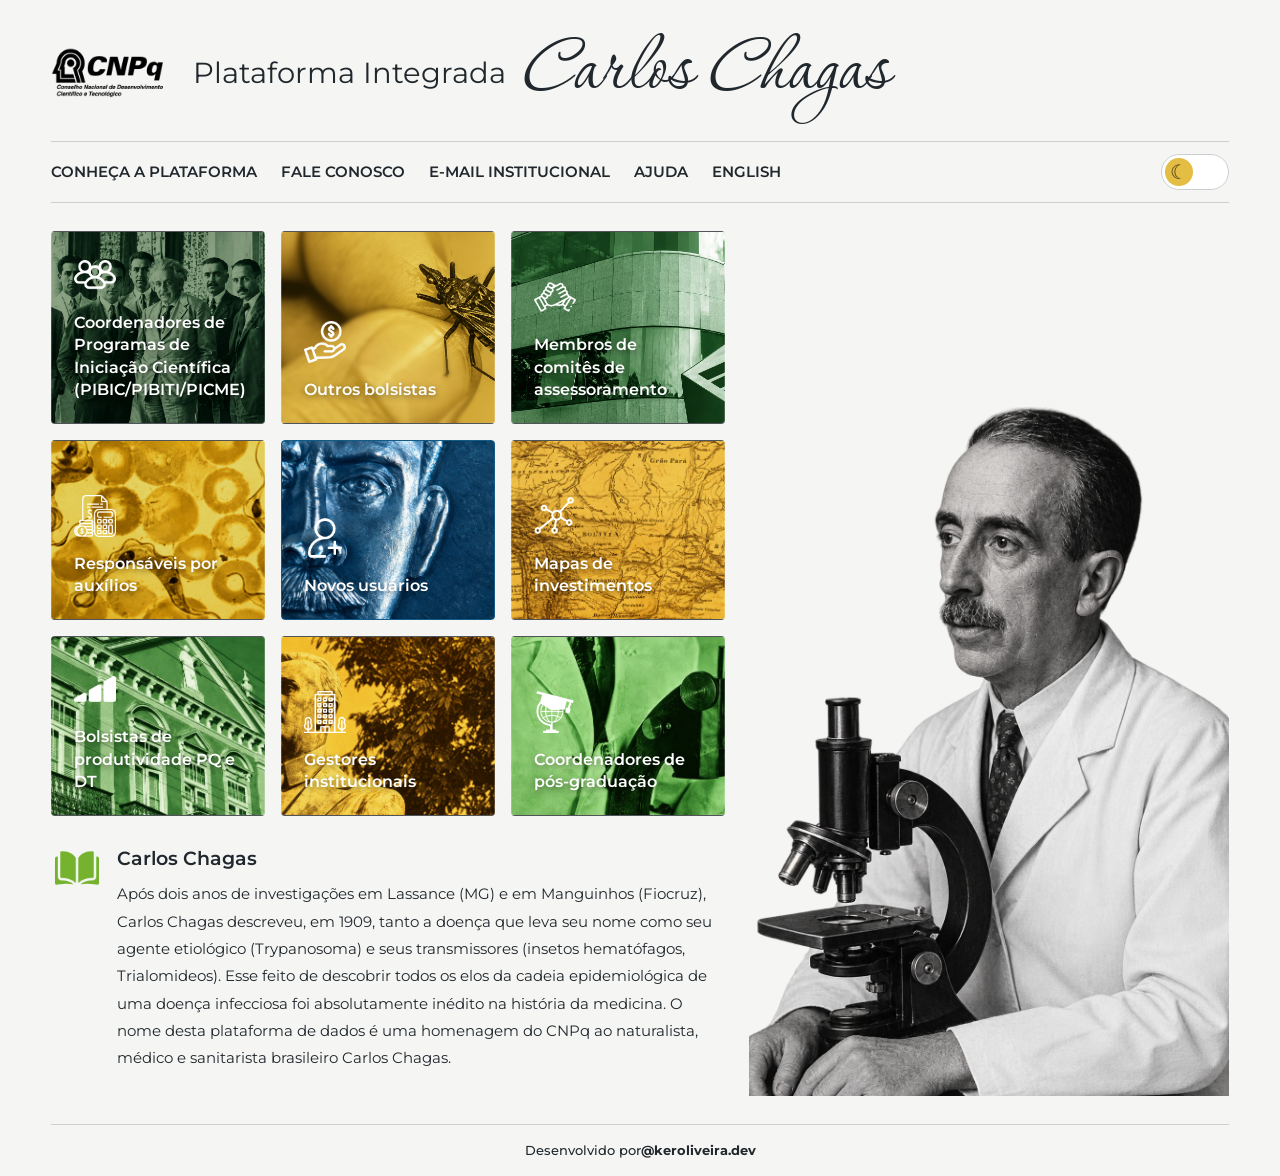
==== index.html @ 99b7e67c "Arquivos do projeto" ====
<!DOCTYPE html>
<html lang="pt-BR">

<head>
  <meta charset="UTF-8">
  <meta name="viewport" content="width=device-width, initial-scale=1.0">
  <title>Plataforma Integrada Carlos Chagas</title>
  <link rel="stylesheet" href="style.css">
</head>

<body>

  <!-- CABEÇALHO -->
  <header class="cabecalho">
    <img
      class="logo-preto"
      src="imagens-do-site/logo-preto-cnpq.png"
      alt="Logo do CNPq"
    >

    <img
      class="logo-branco"
      src="imagens-do-site/logo-branco-cnpq.png"
      alt=""
      aria-hidden="true"
    >

    <div class="identidade">
      <h2 data-i18n="marcaPlataforma">Plataforma Integrada</h2>
      <h1 data-i18n="marcaCarlos">Carlos Chagas</h1>
    </div>
  </header>

  <!-- MENU DE NAVEGAÇÃO -->
  <nav class="navegacao" aria-label="Navegação principal" data-i18n-aria="navPrincipal">
    <div class="links-menu">
      <a href="conheca-a-plataforma.html" data-i18n="menuConheca">CONHEÇA A PLATAFORMA</a>
      <a href="https://www.gov.br/cnpq/pt-br" data-i18n="menuContato">FALE CONOSCO</a>
      <a href="https://email.cnpq.br/" data-i18n="menuEmail">E-MAIL INSTITUCIONAL</a>
      <a href="https://carloschagas.cnpq.br/ajuda/" data-i18n="menuAjuda">AJUDA</a>
      <button class="botao-idioma" id="alternar-idioma" type="button" aria-label="Switch to English">ENGLISH</button>
    </div>

    <button
      id="alternar-tema"
      class="botao-tema"
      type="button"
      aria-label="Ativar tema escuro"
      aria-pressed="false"
      title="Alternar tema"
    >
      <span class="icone-tema" aria-hidden="true">☾</span>
    </button>
  </nav>

  <!-- CONTEÚDO PRINCIPAL -->
  <main class="conteudo-principal">
    <div class="layout-principal">

      <!-- COLUNA DOS ACESSOS E TEXTO INSTITUCIONAL -->
      <div class="coluna-acessos">

        <!-- OS NOVE BOTÕES -->
        <section class="painel-acessos" aria-label="Acessos à plataforma" data-i18n-aria="acessosLabel">

          <a href="https://login.cnpq.br/auth/realms/cnpq/protocol/openid-connect/auth?client_id=efomento&amp;redirect_uri=http%3A%2F%2Fefomento.cnpq.br%2Fefomento%2Fautenticacao.jsp%3Fid%3D0&amp;state=3dbad2b9-ce5c-4acf-a8d6-aacfb13a862d&amp;response_mode=fragment&amp;response_type=code&amp;scope=openid&amp;nonce=91416a59-1ac5-4f6f-a63e-f28618a256dd" class="botao-acesso botao-perfil">
            <span class="icone-acesso" aria-hidden="true">
              <img src="imagens-do-site/icone-grupo.png" alt="">
            </span>
            <span class="texto-acesso" data-i18n="acesso1">Coordenadores de Programas de Iniciação Científica (PIBIC/PIBITI/PICME)</span>
          </a>

          <a href="https://login.cnpq.br/auth/realms/cnpq/protocol/openid-connect/auth?client_id=efomento&amp;redirect_uri=http%3A%2F%2Fefomento.cnpq.br%2Fefomento%2Fautenticacao.jsp%3Fid%3D0&amp;state=bfe6704d-3475-4098-946b-b05ecd8a2200&amp;response_mode=fragment&amp;response_type=code&amp;scope=openid&amp;nonce=41ca2503-f22c-44e0-875b-ed345bb28cd9" class="botao-acesso botao-bolsas">
            <span class="icone-acesso" aria-hidden="true">
              <img src="imagens-do-site/icone-renda.png" alt="">
            </span>
            <span class="texto-acesso" data-i18n="acesso2">Outros bolsistas</span>
          </a>

          <a href="https://login.cnpq.br/auth/realms/cnpq/protocol/openid-connect/auth?client_id=efomento&amp;redirect_uri=http%3A%2F%2Fefomento.cnpq.br%2Fefomento%2Fautenticacao.jsp%3Fid%3D0&amp;state=c1302007-4d3a-4b13-a1bd-a8a3334c8d0a&amp;response_mode=fragment&amp;response_type=code&amp;scope=openid&amp;nonce=3a9300ac-d05b-4aeb-8a1a-31a5e439b7b1" class="botao-acesso botao-fomento">
            <span class="icone-acesso" aria-hidden="true">
              <img src="imagens-do-site/icone-ajuda.png" alt="">
            </span>
            <span class="texto-acesso" data-i18n="acesso3">Membros de comitês de assessoramento</span>
          </a>

          <a href="https://login.cnpq.br/auth/realms/cnpq/protocol/openid-connect/auth?client_id=efomento&amp;redirect_uri=http%3A%2F%2Fefomento.cnpq.br%2Fefomento%2Fautenticacao.jsp%3Fid%3D0&amp;state=4be07774-c493-49bf-810d-a049eda79d34&amp;response_mode=fragment&amp;response_type=code&amp;scope=openid&amp;nonce=109e761b-fc51-4a5c-8d4f-5093a30622b0" class="botao-acesso botao-projetos">
            <span class="icone-acesso" aria-hidden="true">
              <img src="imagens-do-site/icone-auxilio.png" alt="">
            </span>
            <span class="texto-acesso" data-i18n="acesso4">Responsáveis por auxílios</span>
          </a>

          <a href="https://login.cnpq.br/auth/realms/cnpq/protocol/openid-connect/auth?client_id=efomento&amp;redirect_uri=http%3A%2F%2Fefomento.cnpq.br%2Fefomento%2Fautenticacao.jsp%3Fid%3D0&amp;state=18a75c70-1e1f-4e56-82c3-854794b01b16&amp;response_mode=fragment&amp;response_type=code&amp;scope=openid&amp;nonce=f23b44ba-2dba-40bc-9290-423eb7b4dec4" class="botao-acesso botao-curriculo">
            <span class="icone-acesso" aria-hidden="true">
              <img src="imagens-do-site/icone-novo.usuario.png" alt="">
            </span>
            <span class="texto-acesso" data-i18n="acesso5">Novos usuários</span>
          </a>

          <a href="http://efomento.cnpq.br/efomento/distribuicaoGeografica/distribuicaoGeografica.do?metodo=apresentar" class="botao-acesso botao-instituicoes">
            <span class="icone-acesso" aria-hidden="true">
              <img src="imagens-do-site/icone-conexao.png" alt="">
            </span>
            <span class="texto-acesso" data-i18n="acesso6">Mapas de investimentos</span>
          </a>

          <a href="https://login.cnpq.br/auth/realms/cnpq/protocol/openid-connect/auth?client_id=efomento&amp;redirect_uri=http%3A%2F%2Fefomento.cnpq.br%2Fefomento%2Fautenticacao.jsp%3Fid%3D0&amp;state=7a5a58dc-defb-440a-9485-aad871e1f642&amp;response_mode=fragment&amp;response_type=code&amp;scope=openid&amp;nonce=48f79454-3984-42c4-8ce6-ec1ff80e024b" class="botao-acesso botao-eventos">
            <span class="icone-acesso" aria-hidden="true">
              <img src="imagens-do-site/icone-indice.png" alt="">
            </span>
            <span class="texto-acesso" data-i18n="acesso7">Bolsistas de produtividade PQ e DT</span>
          </a>

          <a href="https://login.cnpq.br/auth/realms/cnpq/protocol/openid-connect/auth?client_id=efomento&amp;redirect_uri=http%3A%2F%2Fefomento.cnpq.br%2Fefomento%2Fautenticacao.jsp%3Fid%3D4&amp;state=482685a7-56e5-4719-824c-b8cf015f2abf&amp;response_mode=fragment&amp;response_type=code&amp;scope=openid&amp;nonce=dcb7e787-2e66-488f-82c5-7a2946f0042e" class="botao-acesso botao-servicos">
            <span class="icone-acesso" aria-hidden="true">
              <img src="imagens-do-site/icone-predio.png" alt="">
            </span>
            <span class="texto-acesso" data-i18n="acesso8">Gestores institucionais</span>
          </a>

          <a href="https://login.cnpq.br/auth/realms/cnpq/protocol/openid-connect/auth?client_id=efomento&amp;redirect_uri=http%3A%2F%2Fefomento.cnpq.br%2Fefomento%2Fautenticacao.jsp%3Fid%3D1&amp;state=04238b9f-e500-4365-a835-e900e2ea8258&amp;response_mode=fragment&amp;response_type=code&amp;scope=openid&amp;nonce=41a9fc69-d868-4509-87ed-c40931fa493f" class="botao-acesso botao-ajuda">
            <span class="icone-acesso" aria-hidden="true">
              <img src="imagens-do-site/icone-formatura.png" alt="">
            </span>
            <span class="texto-acesso" data-i18n="acesso9">Coordenadores de pós-graduação</span>
          </a>

        </section>

        <!-- TEXTO INSTITUCIONAL -->
        <section class="texto-institucional" aria-label="Sobre Carlos Chagas" data-i18n-aria="sobreCarlosLabel">
          <span class="icone-livro" aria-hidden="true">
            <img src="imagens-do-site/icone-livro.aberto.png" alt="">
          </span>

          <div class="conteudo-institucional">
            <h2 data-i18n="tituloCarlos">Carlos Chagas</h2>
            <p data-i18n="textoCarlos">
              Após dois anos de investigações em Lassance (MG) e em Manguinhos (Fiocruz), Carlos Chagas descreveu, em 1909, tanto a doença que leva seu nome como seu agente etiológico (Trypanosoma) e seus transmissores (insetos hematófagos, Trialomideos). Esse feito de descobrir todos os elos da cadeia epidemiológica de uma doença infecciosa foi absolutamente inédito na história da medicina. O nome desta plataforma de dados é uma homenagem do CNPq ao naturalista, médico e sanitarista brasileiro Carlos Chagas.
            </p>
          </div>
        </section>
      </div>

      <!-- RETRATO DE CARLOS CHAGAS À DIREITA -->
      <aside class="retrato-cientista">
        <img
          src="imagens-do-site/retrato-carlos.chagas.png"
          alt="Retrato de Carlos Chagas"
          class="imagem-carlos-chagas"
        >
      </aside>

    </div>
  </main>

  <!-- RODAPÉ -->
  <footer class="rodape">
    <p><span data-i18n="desenvolvido">Desenvolvido por</span><a href="https://www.instagram.com/keroliveira.dev" target="_blank">@keroliveira.dev</a></p>
  </footer>

  <script src="script.js"></script>
</body>
</html>
---- style.css ----
/* FONTES */
@import url('https://fonts.googleapis.com/css2?family=Corinthia:wght@400;700&family=Montserrat:wght@100..900&display=swap');

/* VARIÁVEIS */
:root {
  --fonte-decorativa: "Corinthia", cursive;
  --fonte-principal: "Montserrat", sans-serif;
  --cor-do-hover: #75b32f;

  /* Cores da identidade visual */
  --cor-azul: #145A86;
  --cor-amarelo: #E4BD45;
  --cor-verde: #168447;

  /* Tema claro */
  --cor-fundo: #f5f6f3;
  --cor-texto: #20272d;
  --cor-superficie: #ffffff;
  --cor-borda: #cbd0d2;
}

/* Tema escuro */
body.tema-escuro {
  --cor-fundo: #171b20;
  --cor-texto: #e8edf0;
  --cor-superficie: #222a31;
  --cor-borda: #3d4850;
}

/* CONFIGURAÇÕES GERAIS */
* {
  box-sizing: border-box;
}

body {
  margin: 0;
  padding: 28px 4% 0;
  background-color: var(--cor-fundo);
  color: var(--cor-texto);
  font-family: var(--fonte-principal);
  transition: background-color 300ms ease, color 300ms ease;
}

img {
  max-width: 100%;
}

/* CABEÇALHO */
.cabecalho {
  display: flex;
  align-items: center;
  gap: 22px;
  width: 100%;
  margin-bottom: 24px;
}

.logo-preto,
.logo-branco {
  display: block;
  flex-shrink: 0;
  width: 120px;
  height: auto;
  object-fit: contain;
}

.logo-branco {
  display: none;
}

body.tema-escuro .logo-preto {
  display: none;
}

body.tema-escuro .logo-branco {
  display: block;
}

.identidade {
  display: flex;
  align-items: center;
  gap: 14px;
  min-width: 0;
}

.identidade h2 {
  margin: 0;
  font-family: var(--fonte-principal);
  font-size: clamp(1.3rem, 2.3vw, 2rem);
  font-weight: 400;
  line-height: 1.2;
}

.identidade h1 {
  margin: 0;
  font-family: var(--fonte-decorativa);
  font-size: clamp(3.8rem, 7.3vw, 7.8rem);
  font-weight: 400;
  line-height: 0.95;
  white-space: nowrap;
}

/* MENU DE NAVEGAÇÃO */
.navegacao {
  display: flex;
  align-items: center;
  justify-content: space-between;
  gap: 24px;
  width: 100%;
  padding: 12px 0;
  border-top: 1px solid var(--cor-borda);
  border-bottom: 1px solid var(--cor-borda);
}

.links-menu {
  display: flex;
  align-items: center;
  flex-wrap: wrap;
  gap: 24px;
}

.links-menu a {
  position: relative;
  padding: 5px 0;
  color: inherit;
  font-family: var(--fonte-principal);
  font-size: 0.95rem;
  font-weight: 600;
  text-decoration: none;
}

.links-menu a::after {
  content: "";
  position: absolute;
  left: 0;
  bottom: 0;
  width: 100%;
  height: 2px;
  background-color: var(--cor-do-hover);
  transform: scaleX(0);
  transform-origin: left;
  transition: transform 200ms ease;
}

.links-menu a:hover::after,
.links-menu a:focus-visible::after {
  transform: scaleX(1);
}

/* BOTÃO DE ALTERNÂNCIA DE TEMA */
.botao-tema {
  display: flex;
  align-items: center;
  flex-shrink: 0;
  width: 68px;
  height: 36px;
  padding: 3px;
  border: 1px solid var(--cor-borda);
  border-radius: 999px;
  background-color: var(--cor-superficie);
  color: var(--cor-texto);
  cursor: pointer;
  transition:
    background-color 300ms ease,
    border-color 300ms ease;
}

.icone-tema {
  display: flex;
  align-items: center;
  justify-content: center;
  flex-shrink: 0;
  width: 28px;
  height: 28px;
  border-radius: 50%;
  background-color: var(--cor-amarelo);
  color: #493b12;
  font-size: 20px;
  line-height: 1;
  transition: transform 300ms ease;
}

body.tema-escuro .icone-tema {
  transform: translateX(28px);
}

.botao-tema:hover {
  border-color: var(--cor-do-hover);
}

.botao-tema:focus-visible,
.links-menu a:focus-visible {
  outline: 2px solid var(--cor-do-hover);
  outline-offset: 4px;
}

/* LAYOUT PRINCIPAL */
.conteudo-principal {
  width: 100%;
  margin: 28px auto 0;
}

.layout-principal {
  display: grid;
  grid-template-columns: minmax(0, 1fr) 480px;
  align-items: stretch;
  gap: 24px;
  width: 100%;
}

.coluna-acessos {
  display: flex;
  flex-direction: column;
  min-width: 0;
}

/* GRADE DOS NOVE BOTÕES */
.painel-acessos {
  display: grid;
  grid-template-columns: repeat(3, minmax(0, 1fr));
  gap: 16px;
  width: 100%;
  margin: 0;
}

/* BOTÕES DE ACESSO */
.botao-acesso {
  display: flex;
  flex-direction: column;
  align-items: flex-start;
  justify-content: flex-end;
  min-width: 0;
  min-height: 180px;
  padding: 22px;
  overflow: hidden;
  border: 1px solid rgb(255 255 255 / 20%);
  border-radius: 4px;
  background-color: #252b30;
  background-position: center;
  background-repeat: no-repeat;
  background-size: cover;
  color: #fff;
  font-family: var(--fonte-principal);
  text-decoration: none;
  transition:
    transform 250ms ease,
    border-color 250ms ease,
    box-shadow 250ms ease;
}

/* Botão central */
.botao-curriculo {
  background-color: var(--cor-azul);
  border-color: var(--cor-azul);
}

/* Ícones dos botões */
.icone-acesso {
  display: flex;
  align-items: center;
  justify-content: center;
  width: 42px;
  height: 42px;
  margin-bottom: 16px;
  color: var(--cor-amarelo);
  font-size: 1.8rem;
}

.icone-acesso img,
.icone-acesso svg {
  display: block;
  width: 100%;
  height: 100%;
  object-fit: contain;
}

/* Textos dos botões */
.texto-acesso {
  max-width: 100%;
  font-size: 1rem;
  font-weight: 600;
  line-height: 1.4;
  text-shadow: 0 2px 6px rgb(0 0 0 / 45%);
}

/* Interação */
.botao-acesso:hover {
  transform: translateY(-3px);
  border-color: var(--cor-amarelo);
  box-shadow: 0 8px 20px rgb(0 0 0 / 18%);
}

.botao-acesso:focus-visible {
  outline: 3px solid var(--cor-amarelo);
  outline-offset: 4px;
}

/* IMAGENS DE FUNDO DOS BOTÕES */
.botao-perfil {
  background-image: url("imagens-do-site/foto.do.botao1.jpg");
}

.botao-bolsas {
  background-image: url("imagens-do-site/foto.do.botao2.jpg");
}

.botao-fomento {
  background-image: url("imagens-do-site/foto.do.botao3.jpg");
}

.botao-projetos {
  background-image: url("imagens-do-site/foto.do.botao4.jpg");
}

.botao-curriculo {
  background-image: url("imagens-do-site/foto.do.botao5.jpg");
}

.botao-instituicoes {
  background-image: url("imagens-do-site/foto.do.botao6.jpg");
}

.botao-eventos {
  background-image: url("imagens-do-site/foto.do.botao7.jpg");
}

.botao-servicos {
  background-image: url("imagens-do-site/foto.do.botao8.jpg");
}

.botao-ajuda {
  background-image: url("imagens-do-site/foto.do.botao9.jpg");
}

/* TEXTO INSTITUCIONAL */
.texto-institucional {
  display: flex;
  align-items: flex-start;
  gap: 18px;
  margin-top: 30px;
  padding: 0 4px 24px;
}

.icone-livro {
  display: flex;
  align-items: center;
  justify-content: center;
  flex-shrink: 0;
  width: 44px;
  height: 44px;
}

.icone-livro img {
  display: block;
  width: 100%;
  height: 100%;
  object-fit: contain;
}

.conteudo-institucional {
  flex: 1;
  min-width: 0;
}

.conteudo-institucional h2 {
  margin: 0 0 10px;
  font-size: 1.2rem;
  font-weight: 600;
}

.conteudo-institucional p {
  margin: 0;
  font-size: 0.95rem;
  line-height: 1.8;
}

/* RETRATO DE CARLOS CHAGAS */
.retrato-cientista {
  display: flex;
  align-items: flex-end;
  justify-content: center;
  min-width: 0;
  overflow: hidden;
}

.imagem-carlos-chagas {
  display: block;
  width: 100%;
  height: auto;
  max-height: 920px;
  object-fit: contain;
  object-position: bottom center;
}

/* RODAPÉ */
.rodape {
  display: flex;
  align-items: center;
  justify-content: center;
  width: 100%;
  margin-top: 28px;
  padding: 18px 0;
  border-top: 1px solid var(--cor-borda);
  text-align: center;
}

.rodape p {
  margin: 0;
  font-size: 0.8rem;
  font-weight: 500;
}

.rodape a {
  color: inherit;
  text-decoration: none;
  font-weight: 700;
}

.rodape a:hover {
  color: var(--cor-do-hover);
  text-decoration: underline;
}

/* OUTRA PÁGINA */
article {
  max-width: 1350px;
  margin: 35px auto;
  padding: 10px 35px;
  border-left: 1px solid var(--cor-borda);
  border-right: 1px solid var(--cor-borda);
  line-height: 1.5;
  box-sizing: border-box;
}

article h3 {
  color: var(--cor-texto);
  margin-top: 0;
  margin-bottom: 20px;
}

article p {
  margin: 0;
  text-align: justify;
}

/* Ajustes para telas pequenas */
@media (max-width: 600px) {
  article {
    margin: 25px 16px;
    padding: 10px 18px;
  }

  article p {
    text-align: left;
  }
}

/* BOTÃO DE RETORNO */
.acoes-laterais {
  display: flex;
  justify-content: flex-end;
  padding: 12px 30px 0;
}

.botao-voltar {
  display: block;
  width: 42px;
  height: auto;
  transition: transform 0.2s ease;
}

.acoes-laterais a:hover .botao-voltar {
  transform: translateX(-4px);
}

@media (max-width: 600px) {
  .acoes-laterais {
    padding: 10px 18px 0;
  }

  .botao-voltar {
    width: 36px;
  }
}

/* TABLETS */
@media (max-width: 1000px) {
  .layout-principal {
    grid-template-columns: minmax(0, 1fr);
  }

  .retrato-cientista {
    display: none;
  }

  .painel-acessos {
    grid-template-columns: repeat(2, minmax(0, 1fr));
  }

  .botao-curriculo {
    grid-column: 1 / -1;
  }
}

/* CELULARES */
@media (max-width: 560px) {
  body {
    padding: 20px 5% 0;
  }

  .cabecalho {
    align-items: flex-start;
    gap: 12px;
  }

  .logo-preto,
  .logo-branco {
    width: 76px;
  }

  .identidade {
    flex-direction: column;
    align-items: flex-start;
    gap: 4px;
  }

  .identidade h2 {
    font-size: 0.95rem;
  }

  .identidade h1 {
    font-size: clamp(2.8rem, 12vw, 4rem);
    white-space: normal;
  }

  .navegacao {
    align-items: flex-start;
    gap: 12px;
  }

  .links-menu {
    gap: 12px 18px;
  }

  .links-menu a {
    font-size: 0.68rem;
  }

  .botao-tema {
    width: 60px;
    height: 34px;
  }

  .botao-tema .icone-tema {
    width: 26px;
    height: 26px;
  }

  body.tema-escuro .botao-tema .icone-tema {
    transform: translateX(24px);
  }

  .painel-acessos {
    grid-template-columns: minmax(0, 1fr);
    gap: 12px;
  }

  .botao-acesso {
    min-height: 145px;
    padding: 20px;
  }

  .botao-curriculo {
    grid-column: auto;
  }

  .icone-acesso {
    width: 36px;
    height: 36px;
    margin-bottom: 12px;
  }

  .texto-institucional {
    gap: 12px;
    margin-top: 24px;
  }

  .icone-livro {
    width: 34px;
    height: 34px;
  }
}

/* ACESSIBILIDADE */
@media (prefers-reduced-motion: reduce) {
  .links-menu a::after,
  .botao-tema,
  .icone-tema,
  .botao-acesso {
    transition: none;
  }

  .botao-acesso:hover {
    transform: none;
  }
}

/* BOTÃO DE IDIOMA — MESMA APARÊNCIA DOS LINKS DO MENU */
.links-menu .botao-idioma {
  position: relative;
  display: inline-block;
  padding: 5px 0;
  border: 0;
  margin: 0;
  background: transparent;
  color: inherit;
  font-family: var(--fonte-principal);
  font-size: 0.95rem;
  font-weight: 600;
  line-height: normal;
  text-align: left;
  cursor: pointer;
}

.links-menu .botao-idioma::after {
  content: "";
  position: absolute;
  left: 0;
  bottom: 0;
  width: 100%;
  height: 2px;
  background-color: var(--cor-do-hover);
  transform: scaleX(0);
  transform-origin: left;
  transition: transform 200ms ease;
}

.links-menu .botao-idioma:hover::after,
.links-menu .botao-idioma:focus-visible::after {
  transform: scaleX(1);
}

.links-menu .botao-idioma:focus-visible {
  outline: 2px solid var(--cor-do-hover);
  outline-offset: 4px;
}

@media (max-width: 560px) {
  .links-menu .botao-idioma {
    font-size: 0.68rem;
  }
}

@media (prefers-reduced-motion: reduce) {
  .links-menu .botao-idioma::after {
    transition: none;
  }
}
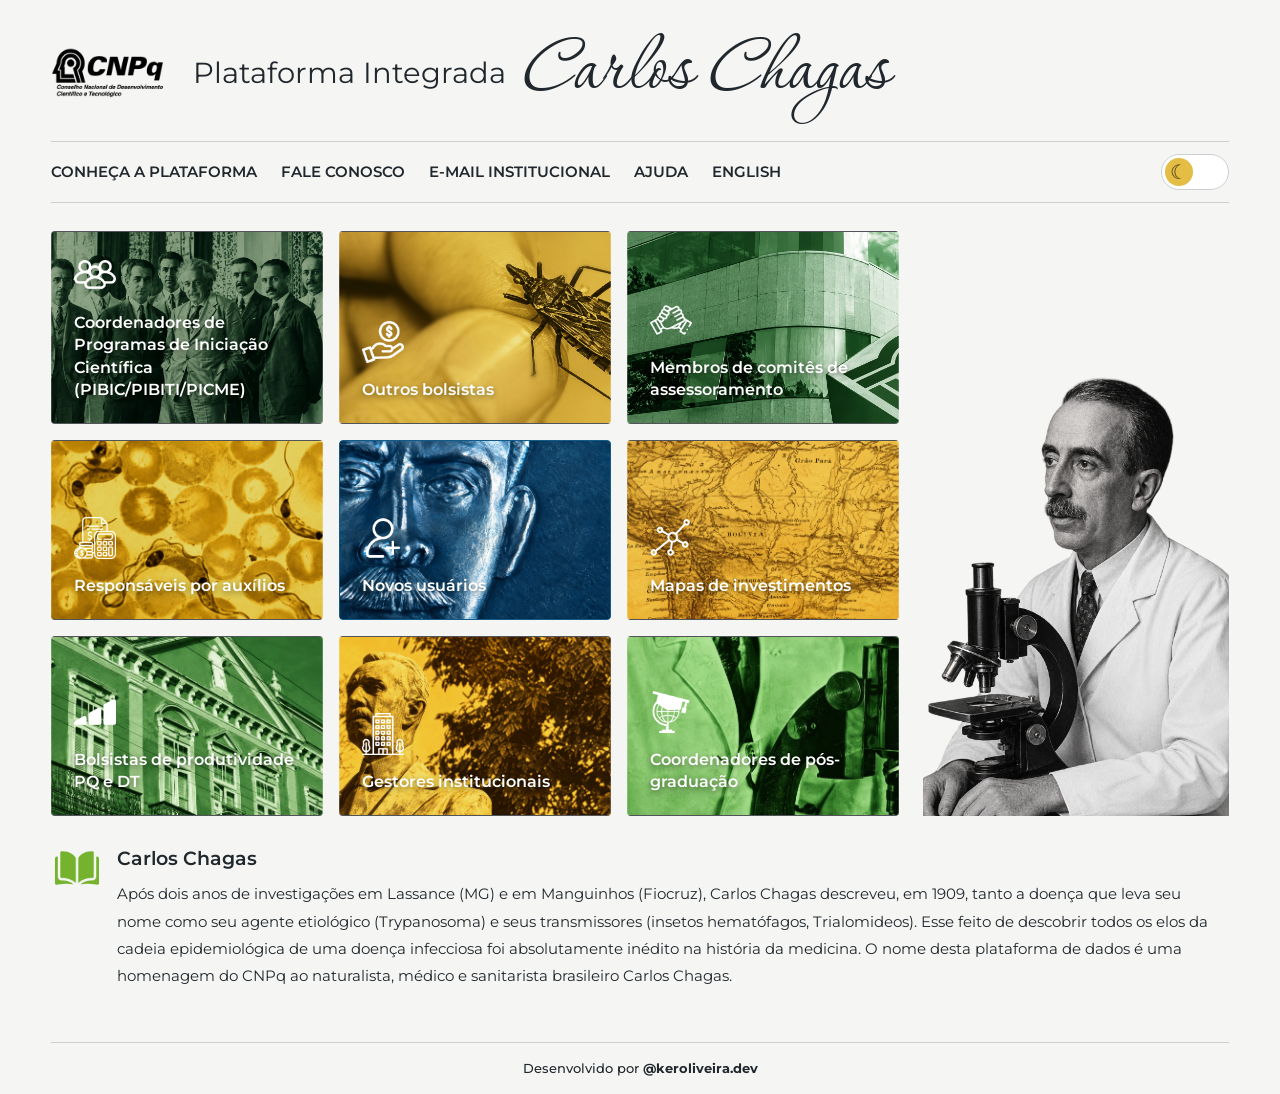
==== commit 24417d35: "Add files via upload" ====
--- a/index.html
+++ b/index.html
@@ -1,6 +1,5 @@
 <!DOCTYPE html>
 <html lang="pt-BR">
-
 <head>
   <meta charset="UTF-8">
   <meta name="viewport" content="width=device-width, initial-scale=1.0">
@@ -55,12 +54,13 @@
 
   <!-- CONTEÚDO PRINCIPAL -->
   <main class="conteudo-principal">
+
+    <!-- ÁREA SUPERIOR: ACESSOS E RETRATO -->
     <div class="layout-principal">
 
-      <!-- COLUNA DOS ACESSOS E TEXTO INSTITUCIONAL -->
+      <!-- NOVE BOTÕES DE ACESSO -->
       <div class="coluna-acessos">
 
-        <!-- OS NOVE BOTÕES -->
         <section class="painel-acessos" aria-label="Acessos à plataforma" data-i18n-aria="acessosLabel">
 
           <a href="https://login.cnpq.br/auth/realms/cnpq/protocol/openid-connect/auth?client_id=efomento&amp;redirect_uri=http%3A%2F%2Fefomento.cnpq.br%2Fefomento%2Fautenticacao.jsp%3Fid%3D0&amp;state=3dbad2b9-ce5c-4acf-a8d6-aacfb13a862d&amp;response_mode=fragment&amp;response_type=code&amp;scope=openid&amp;nonce=91416a59-1ac5-4f6f-a63e-f28618a256dd" class="botao-acesso botao-perfil">
@@ -127,20 +127,6 @@
           </a>
 
         </section>
-
-        <!-- TEXTO INSTITUCIONAL -->
-        <section class="texto-institucional" aria-label="Sobre Carlos Chagas" data-i18n-aria="sobreCarlosLabel">
-          <span class="icone-livro" aria-hidden="true">
-            <img src="imagens-do-site/icone-livro.aberto.png" alt="">
-          </span>
-
-          <div class="conteudo-institucional">
-            <h2 data-i18n="tituloCarlos">Carlos Chagas</h2>
-            <p data-i18n="textoCarlos">
-              Após dois anos de investigações em Lassance (MG) e em Manguinhos (Fiocruz), Carlos Chagas descreveu, em 1909, tanto a doença que leva seu nome como seu agente etiológico (Trypanosoma) e seus transmissores (insetos hematófagos, Trialomideos). Esse feito de descobrir todos os elos da cadeia epidemiológica de uma doença infecciosa foi absolutamente inédito na história da medicina. O nome desta plataforma de dados é uma homenagem do CNPq ao naturalista, médico e sanitarista brasileiro Carlos Chagas.
-            </p>
-          </div>
-        </section>
       </div>
 
       <!-- RETRATO DE CARLOS CHAGAS À DIREITA -->
@@ -153,13 +139,42 @@
       </aside>
 
     </div>
+
+    <!-- TEXTO INSTITUCIONAL ABAIXO DAS DUAS COLUNAS -->
+    <section class="texto-institucional" aria-label="Sobre Carlos Chagas" data-i18n-aria="sobreCarlosLabel">
+
+      <span class="icone-livro" aria-hidden="true">
+        <img src="imagens-do-site/icone-livro.aberto.png" alt="">
+      </span>
+
+      <div class="conteudo-institucional">
+        <h2 data-i18n="tituloCarlos">Carlos Chagas</h2>
+
+        <p data-i18n="textoCarlos">
+          Após dois anos de investigações em Lassance (MG) e em Manguinhos
+          (Fiocruz), Carlos Chagas descreveu, em 1909, tanto a doença que
+          leva seu nome como seu agente etiológico (Trypanosoma) e seus
+          transmissores (insetos hematófagos, Trialomideos). Esse feito de
+          descobrir todos os elos da cadeia epidemiológica de uma doença
+          infecciosa foi absolutamente inédito na história da medicina.
+          O nome desta plataforma de dados é uma homenagem do CNPq ao
+          naturalista, médico e sanitarista brasileiro Carlos Chagas.
+        </p>
+      </div>
+
+    </section>
+
   </main>
 
   <!-- RODAPÉ -->
   <footer class="rodape">
-    <p><span data-i18n="desenvolvido">Desenvolvido por</span><a href="https://www.instagram.com/keroliveira.dev" target="_blank">@keroliveira.dev</a></p>
+    <p>
+      <span data-i18n="desenvolvido">Desenvolvido por</span>
+      <a href="https://www.instagram.com/keroliveira.dev" target="_blank" rel="noopener noreferrer">@keroliveira.dev</a>
+    </p>
   </footer>
 
   <script src="script.js"></script>
+
 </body>
-</html>
+</html>
--- a/style.css
+++ b/style.css
@@ -1,5 +1,6 @@
 /* FONTES */
 @import url('https://fonts.googleapis.com/css2?family=Corinthia:wght@400;700&family=Montserrat:wght@100..900&display=swap');
+
 
 /* VARIÁVEIS */
 :root {
@@ -19,7 +20,7 @@
   --cor-borda: #cbd0d2;
 }
 
-/* Tema escuro */
+/* TEMA ESCURO */
 body.tema-escuro {
   --cor-fundo: #171b20;
   --cor-texto: #e8edf0;
@@ -193,15 +194,16 @@
   outline-offset: 4px;
 }
 
-/* LAYOUT PRINCIPAL */
+/* CONTEÚDO PRINCIPAL */
 .conteudo-principal {
   width: 100%;
   margin: 28px auto 0;
 }
 
+/* ÁREA SUPERIOR: BOTÕES + RETRATO */
 .layout-principal {
   display: grid;
-  grid-template-columns: minmax(0, 1fr) 480px;
+  grid-template-columns: minmax(0, 1fr) minmax(280px, 0.36fr);
   align-items: stretch;
   gap: 24px;
   width: 100%;
@@ -247,13 +249,13 @@
     box-shadow 250ms ease;
 }
 
-/* Botão central */
+/* BOTÃO CENTRAL */
 .botao-curriculo {
   background-color: var(--cor-azul);
   border-color: var(--cor-azul);
 }
 
-/* Ícones dos botões */
+/* ÍCONES DOS BOTÕES */
 .icone-acesso {
   display: flex;
   align-items: center;
@@ -273,7 +275,7 @@
   object-fit: contain;
 }
 
-/* Textos dos botões */
+/* TEXTOS DOS BOTÕES */
 .texto-acesso {
   max-width: 100%;
   font-size: 1rem;
@@ -282,7 +284,7 @@
   text-shadow: 0 2px 6px rgb(0 0 0 / 45%);
 }
 
-/* Interação */
+/* INTERAÇÃO DOS BOTÕES */
 .botao-acesso:hover {
   transform: translateY(-3px);
   border-color: var(--cor-amarelo);
@@ -331,11 +333,31 @@
   background-image: url("imagens-do-site/foto.do.botao9.jpg");
 }
 
-/* TEXTO INSTITUCIONAL */
+/* RETRATO DE CARLOS CHAGAS */
+.retrato-cientista {
+  display: flex;
+  align-items: flex-end;
+  justify-content: center;
+  min-width: 0;
+  overflow: hidden;
+}
+
+.imagem-carlos-chagas {
+  display: block;
+  width: 100%;
+  max-width: 440px;
+  max-height: 600px;
+  height: auto;
+  object-fit: contain;
+  object-position: bottom center;
+}
+
+/* TEXTO INSTITUCIONAL — LARGURA TOTAL */
 .texto-institucional {
   display: flex;
   align-items: flex-start;
   gap: 18px;
+  width: 100%;
   margin-top: 30px;
   padding: 0 4px 24px;
 }
@@ -373,24 +395,6 @@
   line-height: 1.8;
 }
 
-/* RETRATO DE CARLOS CHAGAS */
-.retrato-cientista {
-  display: flex;
-  align-items: flex-end;
-  justify-content: center;
-  min-width: 0;
-  overflow: hidden;
-}
-
-.imagem-carlos-chagas {
-  display: block;
-  width: 100%;
-  height: auto;
-  max-height: 920px;
-  object-fit: contain;
-  object-position: bottom center;
-}
-
 /* RODAPÉ */
 .rodape {
   display: flex;
@@ -420,7 +424,7 @@
   text-decoration: underline;
 }
 
-/* OUTRA PÁGINA */
+/* OUTRA PÁGINA: CONHEÇA A PLATAFORMA */
 article {
   max-width: 1350px;
   margin: 35px auto;
@@ -442,18 +446,6 @@
   text-align: justify;
 }
 
-/* Ajustes para telas pequenas */
-@media (max-width: 600px) {
-  article {
-    margin: 25px 16px;
-    padding: 10px 18px;
-  }
-
-  article p {
-    text-align: left;
-  }
-}
-
 /* BOTÃO DE RETORNO */
 .acoes-laterais {
   display: flex;
@@ -472,16 +464,6 @@
   transform: translateX(-4px);
 }
 
-@media (max-width: 600px) {
-  .acoes-laterais {
-    padding: 10px 18px 0;
-  }
-
-  .botao-voltar {
-    width: 36px;
-  }
-}
-
 /* TABLETS */
 @media (max-width: 1000px) {
   .layout-principal {
@@ -501,6 +483,26 @@
   }
 }
 
+/* TELAS PEQUENAS */
+@media (max-width: 600px) {
+  article {
+    margin: 25px 16px;
+    padding: 10px 18px;
+  }
+
+  article p {
+    text-align: left;
+  }
+
+  .acoes-laterais {
+    padding: 10px 18px 0;
+  }
+
+  .botao-voltar {
+    width: 36px;
+  }
+}
+
 /* CELULARES */
 @media (max-width: 560px) {
   body {
@@ -588,23 +590,13 @@
     width: 34px;
     height: 34px;
   }
-}
-
-/* ACESSIBILIDADE */
-@media (prefers-reduced-motion: reduce) {
-  .links-menu a::after,
-  .botao-tema,
-  .icone-tema,
-  .botao-acesso {
-    transition: none;
-  }
-
-  .botao-acesso:hover {
-    transform: none;
-  }
-}
-
-/* BOTÃO DE IDIOMA — MESMA APARÊNCIA DOS LINKS DO MENU */
+
+  .links-menu .botao-idioma {
+    font-size: 0.68rem;
+  }
+}
+
+/* BOTÃO DE IDIOMA */
 .links-menu .botao-idioma {
   position: relative;
   display: inline-block;
@@ -644,14 +636,19 @@
   outline-offset: 4px;
 }
 
-@media (max-width: 560px) {
-  .links-menu .botao-idioma {
-    font-size: 0.68rem;
-  }
-}
-
+/* ACESSIBILIDADE: MOVIMENTO REDUZIDO */
 @media (prefers-reduced-motion: reduce) {
-  .links-menu .botao-idioma::after {
+  .links-menu a::after,
+  .links-menu .botao-idioma::after,
+  .botao-tema,
+  .icone-tema,
+  .botao-acesso,
+  .botao-voltar {
     transition: none;
   }
-}
+
+  .botao-acesso:hover,
+  .acoes-laterais a:hover .botao-voltar {
+    transform: none;
+  }
+}
